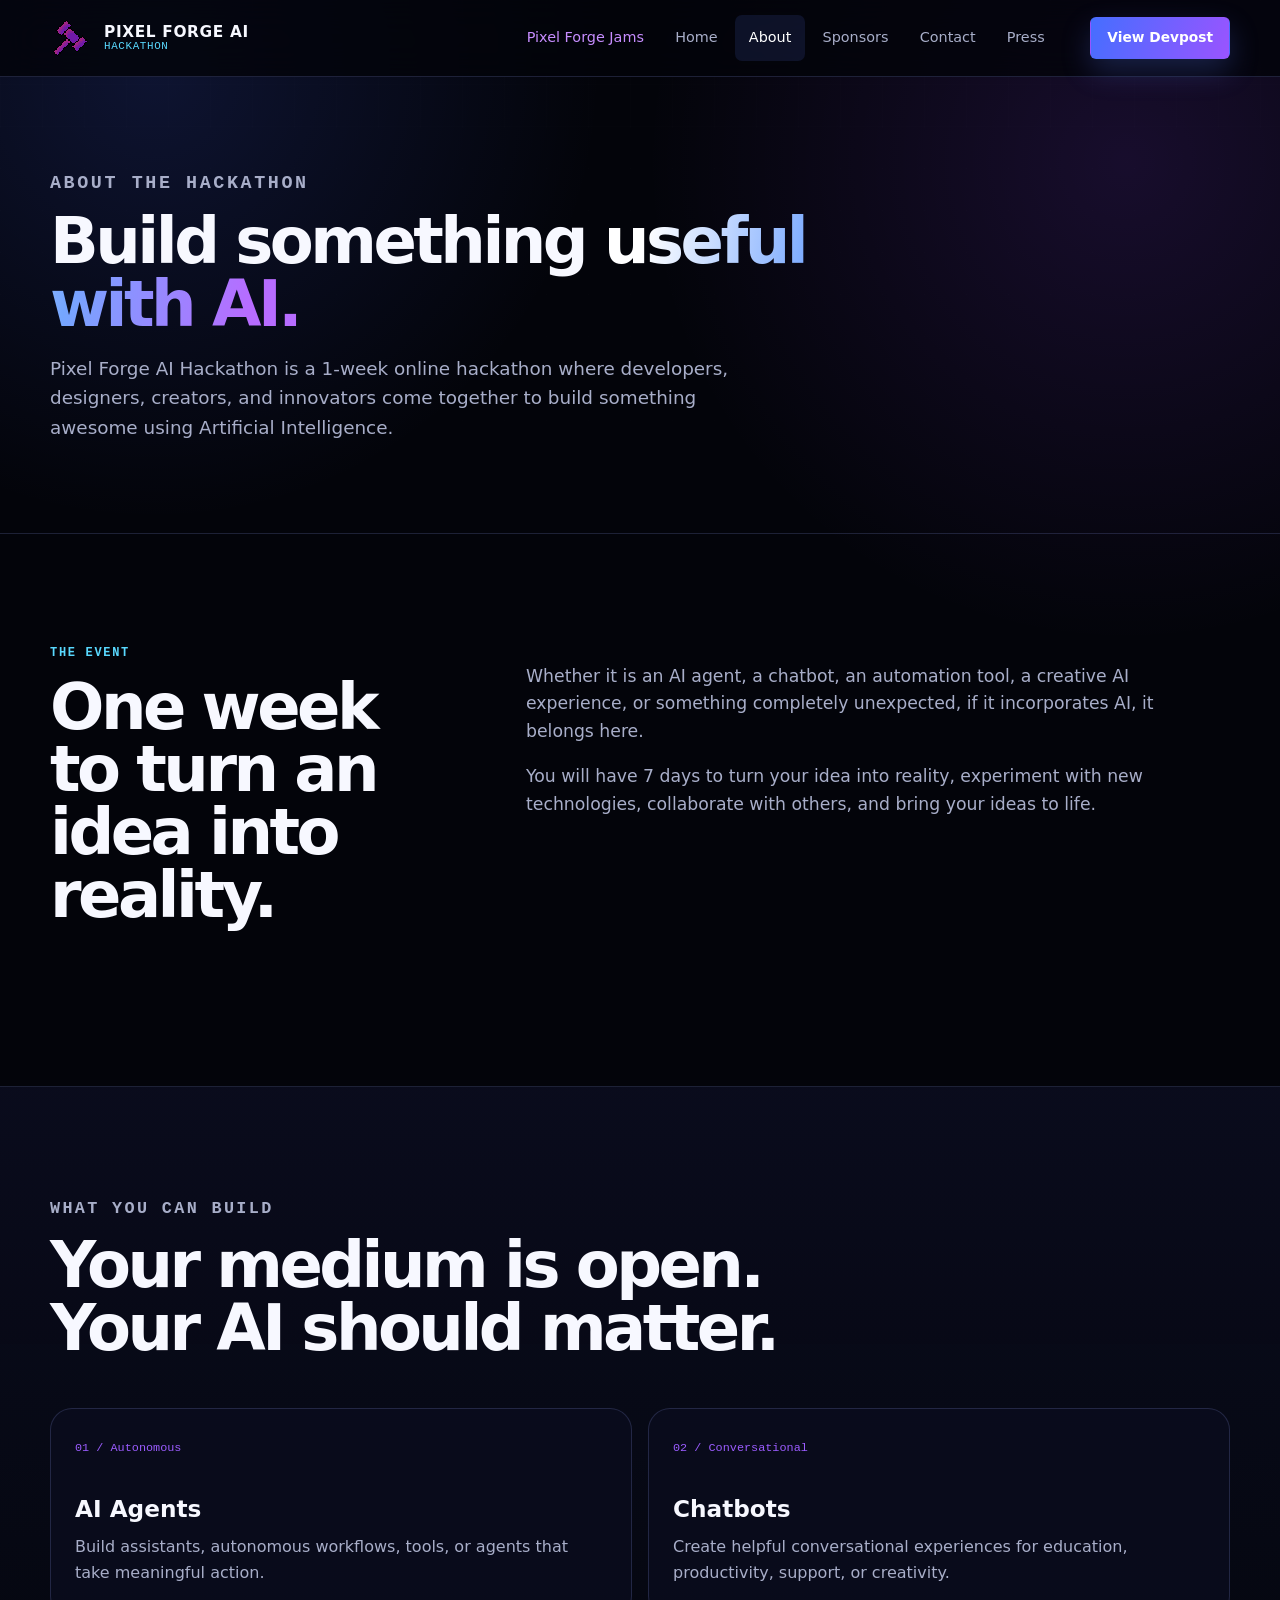
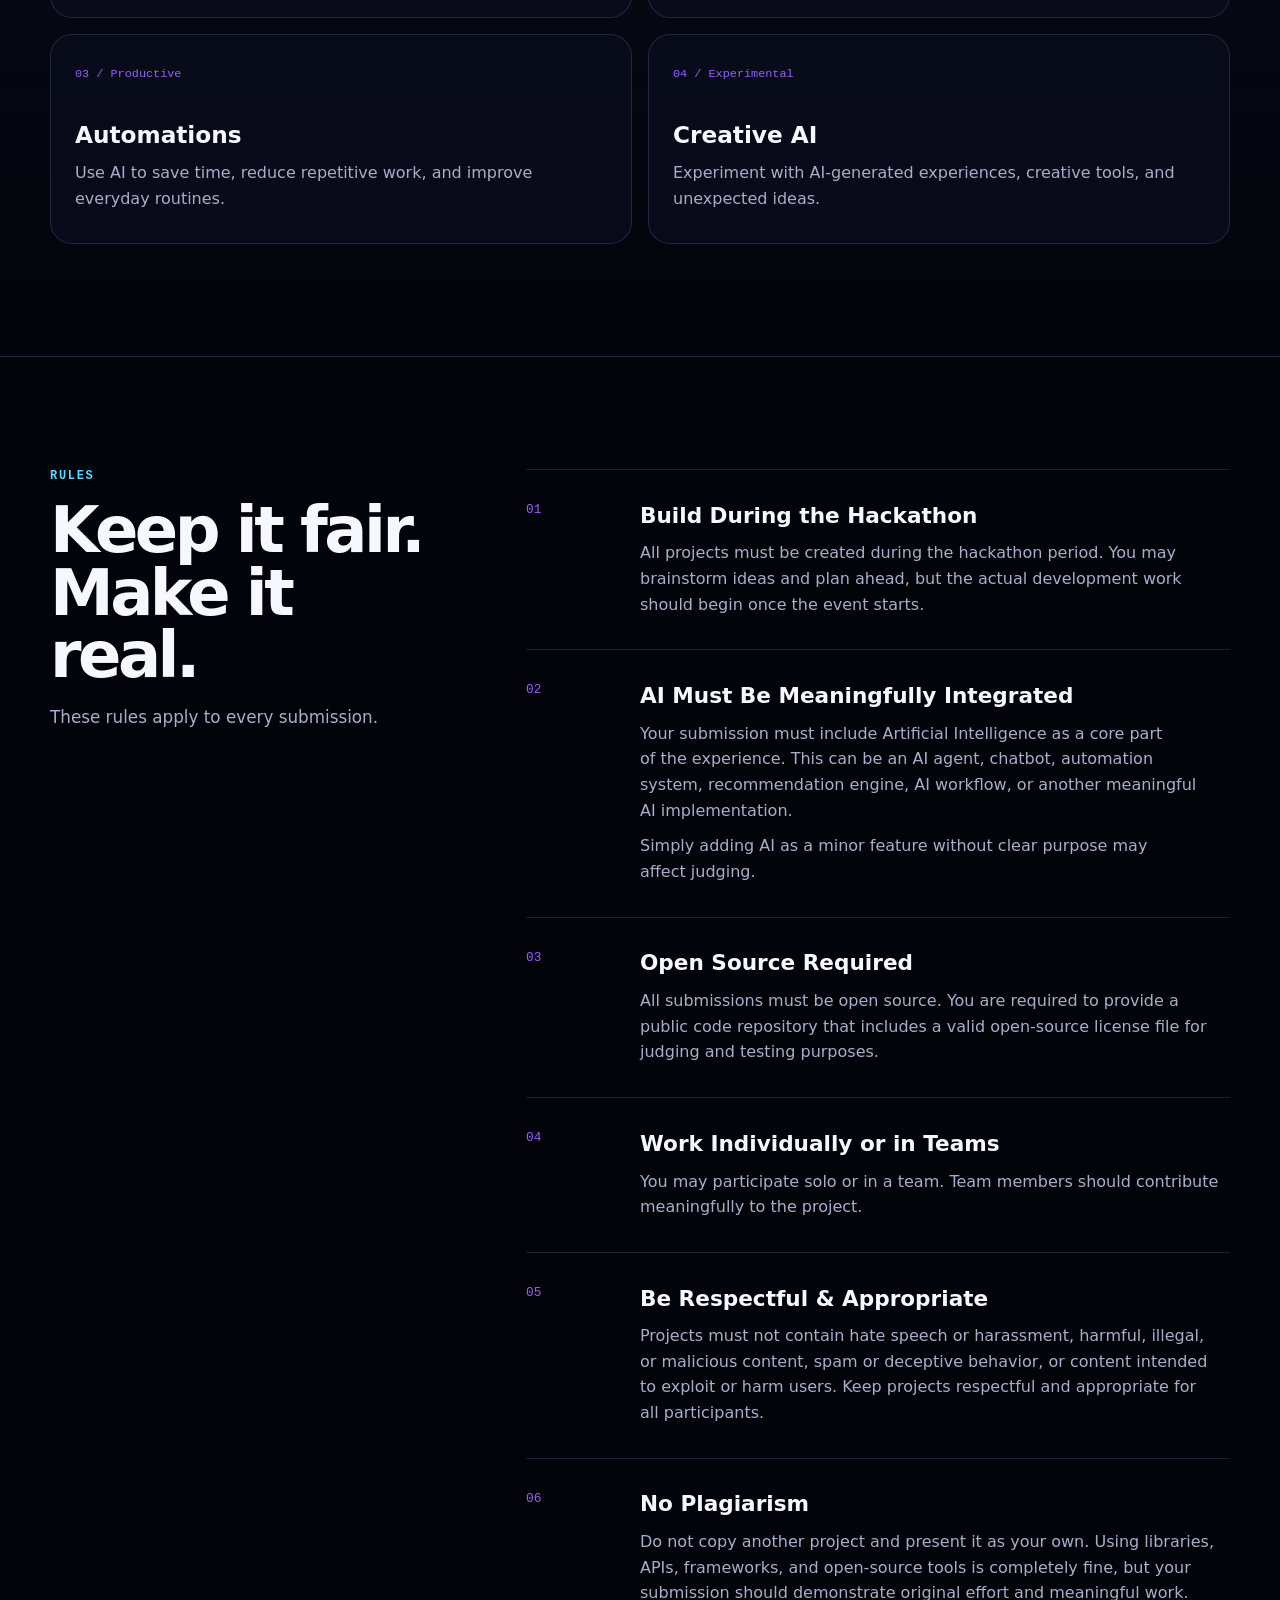
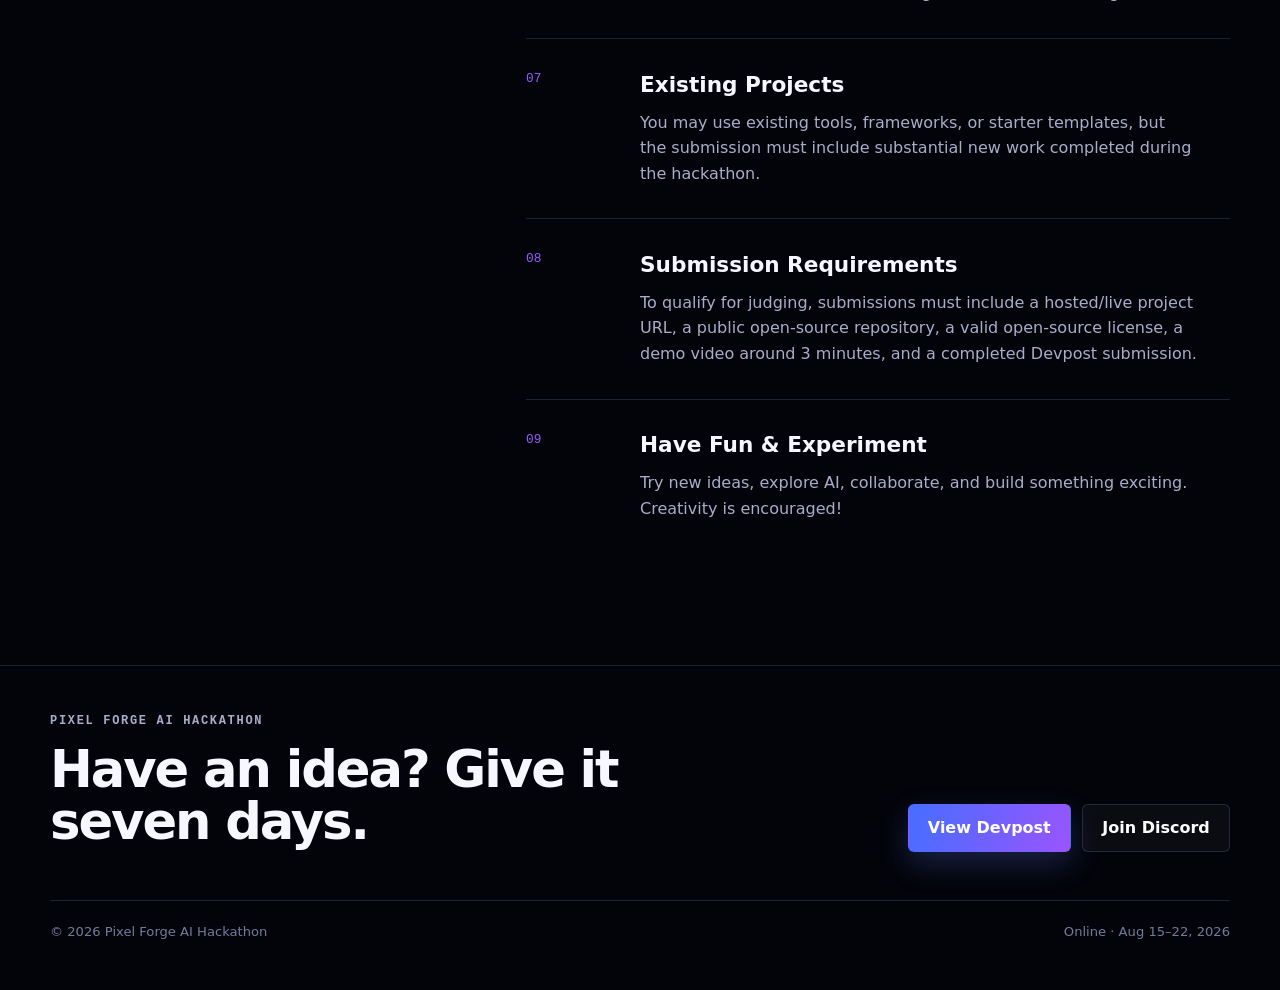
==== about/index.html @ 3090dc19 "Refine application features and UI behavior" ====
<!doctype html>
<html lang="en">
  <head>
    <meta charset="utf-8" />
    <meta name="viewport" content="width=device-width,initial-scale=1" />
    <meta
      name="description"
      content="About Pixel Forge AI Hackathon: what to build and event rules."
    />
    <link rel="icon" type="image/png" href="../images/New Piskel-2.png (13).png" />
    <link rel="stylesheet" href="../pixel-forge-ai.css" />
    <title>About · Pixel Forge AI Hackathon</title>
    <script>
      document.documentElement.classList.add("js");
    </script>
    <script
      async
      src="https://www.googletagmanager.com/gtag/js?id=G-RZ31SQ0S4J"
    ></script>
    <script>
      window.dataLayer = window.dataLayer || [];
      function gtag() {
        dataLayer.push(arguments);
      }
      gtag("js", new Date());
      gtag("config", "G-RZ31SQ0S4J");
    </script>
  </head>
  <body>
    <a class="skip-link" href="#main">Skip to content</a>
    <header class="site-header">
      <div class="container nav-shell">
        <a class="brand" href="../">
          <img src="../images/New Piskel-2.png (13).png" alt="" />
          <span class="brand-copy">
            <strong>Pixel Forge AI</strong>
            <span>Hackathon</span>
          </span>
        </a>
        <button
          class="menu-toggle"
          aria-expanded="false"
          aria-controls="main-nav"
        >
          Menu
        </button>
        <nav class="primary-nav" id="main-nav" aria-label="Primary navigation">
          <ul class="nav-menu">
            <li>
              <a class="jam-link" href="https://pixelforgejam.org/">
                Pixel Forge Jams
              </a>
            </li>
            <li><a href="../">Home</a></li>
            <li><a href="./" aria-current="page">About</a></li>
            <li><a href="../sponsors/">Sponsors</a></li>
            <li><a href="../contact/">Contact</a></li>
            <li><a href="../press/">Press</a></li>
            
            
          </ul>
        </nav>
        <a
          class="button primary small nav-cta"
          href="https://pixel-forge-ai-hackathon-08.devpost.com/"
          target="_blank"
          rel="noopener noreferrer"
        >
          View Devpost
        </a>
      </div>
    </header>
    <main id="main">
      <section class="page-intro">
        <div class="container reveal">
          <p class="eyebrow">About the hackathon</p>
          <h1>
            Build something
            <span class="gradient">useful with AI.</span>
          </h1>
          <p>
            Pixel Forge AI Hackathon is a 1-week online hackathon where
            developers, designers, creators, and innovators come together to
            build something awesome using Artificial Intelligence.
          </p>
        </div>
      </section>
      <section class="section">
        <div class="container split">
          <div class="sticky-label reveal">
            <p class="eyebrow">The event</p>
            <div class="section-heading">
              <h2>One week to turn an idea into reality.</h2>
            </div>
          </div>
          <div class="prose reveal">
            <p>
              Whether it is an AI agent, a chatbot, an automation tool, a
              creative AI experience, or something completely unexpected, if it
              incorporates AI, it belongs here.
            </p>
            <p>
              You will have 7 days to turn your idea into reality, experiment
              with new technologies, collaborate with others, and bring your
              ideas to life.
            </p>
          </div>
        </div>
      </section>
      <section class="section tint">
        <div class="container">
          <div class="section-heading reveal">
            <p class="eyebrow">What you can build</p>
            <h2>Your medium is open. Your AI should matter.</h2>
          </div>
          <div class="build-grid">
            <article class="build-card reveal">
              <span>01 / Autonomous</span>
              <h3>AI Agents</h3>
              <p>
                Build assistants, autonomous workflows, tools, or agents that
                take meaningful action.
              </p>
            </article>
            <article class="build-card reveal">
              <span>02 / Conversational</span>
              <h3>Chatbots</h3>
              <p>
                Create helpful conversational experiences for education,
                productivity, support, or creativity.
              </p>
            </article>
            <article class="build-card reveal">
              <span>03 / Productive</span>
              <h3>Automations</h3>
              <p>
                Use AI to save time, reduce repetitive work, and improve
                everyday routines.
              </p>
            </article>
            <article class="build-card reveal">
              <span>04 / Experimental</span>
              <h3>Creative AI</h3>
              <p>
                Experiment with AI-generated experiences, creative tools, and
                unexpected ideas.
              </p>
            </article>
          </div>
        </div>
      </section>
      <section class="section" id="rules">
        <div class="container split">
          <div class="sticky-label reveal">
            <p class="eyebrow">Rules</p>
            <div class="section-heading">
              <h2>Keep it fair. Make it real.</h2>
              <p>These rules apply to every submission.</p>
            </div>
          </div>
          <ol class="rule-list">
            <li class="reveal">
              <div>
                <h3>Build During the Hackathon</h3>
                <p>
                  All projects must be created during the hackathon period. You
                  may brainstorm ideas and plan ahead, but the actual
                  development work should begin once the event starts.
                </p>
              </div>
            </li>
            <li class="reveal">
              <div>
                <h3>AI Must Be Meaningfully Integrated</h3>
                <p>
                  Your submission must include Artificial Intelligence as a core
                  part of the experience. This can be an AI agent, chatbot,
                  automation system, recommendation engine, AI workflow, or
                  another meaningful AI implementation.
                </p>
                <p>
                  Simply adding AI as a minor feature without clear purpose may
                  affect judging.
                </p>
              </div>
            </li>
            <li class="reveal">
              <div>
                <h3>Open Source Required</h3>
                <p>
                  All submissions must be open source. You are required to
                  provide a public code repository that includes a valid
                  open-source license file for judging and testing purposes.
                </p>
              </div>
            </li>
            <li class="reveal">
              <div>
                <h3>Work Individually or in Teams</h3>
                <p>
                  You may participate solo or in a team. Team members should
                  contribute meaningfully to the project.
                </p>
              </div>
            </li>
            <li class="reveal">
              <div>
                <h3>Be Respectful &amp; Appropriate</h3>
                <p>
                  Projects must not contain hate speech or harassment, harmful,
                  illegal, or malicious content, spam or deceptive behavior, or
                  content intended to exploit or harm users. Keep projects
                  respectful and appropriate for all participants.
                </p>
              </div>
            </li>
            <li class="reveal">
              <div>
                <h3>No Plagiarism</h3>
                <p>
                  Do not copy another project and present it as your own. Using
                  libraries, APIs, frameworks, and open-source tools is
                  completely fine, but your submission should demonstrate
                  original effort and meaningful work.
                </p>
              </div>
            </li>
            <li class="reveal">
              <div>
                <h3>Existing Projects</h3>
                <p>
                  You may use existing tools, frameworks, or starter templates,
                  but the submission must include substantial new work completed
                  during the hackathon.
                </p>
              </div>
            </li>
            <li class="reveal">
              <div>
                <h3>Submission Requirements</h3>
                <p>
                  To qualify for judging, submissions must include a hosted/live
                  project URL, a public open-source repository, a valid
                  open-source license, a demo video around 3 minutes, and a
                  completed Devpost submission.
                </p>
              </div>
            </li>
            <li class="reveal">
              <div>
                <h3>Have Fun &amp; Experiment</h3>
                <p>
                  Try new ideas, explore AI, collaborate, and build something
                  exciting. Creativity is encouraged!
                </p>
              </div>
            </li>
          </ol>
        </div>
      </section>
    </main>
    <footer class="site-footer">
      <div class="container">
        <div class="footer-grid">
          <div>
            <p class="eyebrow">Pixel Forge AI Hackathon</p>
            <h2>Have an idea? Give it seven days.</h2>
          </div>
          <div class="footer-actions">
            <a
              class="button primary"
              href="https://pixel-forge-ai-hackathon-08.devpost.com/"
              target="_blank"
              rel="noopener noreferrer"
            >
              View Devpost
            </a>
            <a
              class="button ghost"
              href="https://discord.gg/mM8PpjGyM6"
              target="_blank"
              rel="noopener noreferrer"
            >
              Join Discord
            </a>
          </div>
        </div>
        <div class="footer-bottom">
          <span>© 2026 Pixel Forge AI Hackathon</span>
          <span>Online · Aug 15–22, 2026</span>
        </div>
      </div>
    </footer>
    <script src="../app.js"></script>
  </body>
</html>
---- pixel-forge-ai.css ----
:root {
  color-scheme: dark;
  --black: #03040a;
  --surface: #090b18;
  --surface-2: #0e1126;
  --text: #f7f8ff;
  --muted: #a8aec9;
  --blue: #5b7cff;
  --purple: #9b5cff;
  --cyan: #59d9ff;
  --line: rgba(152, 167, 255, 0.18);
  --container: min(1180px, calc(100% - 40px));
  --radius: 22px;
  --font:
    Inter, ui-sans-serif, system-ui, -apple-system, BlinkMacSystemFont,
    "Segoe UI", sans-serif;
  --mono: "SFMono-Regular", Consolas, "Liberation Mono", monospace;
}

* {
  box-sizing: border-box;
}
html {
  scroll-behavior: smooth;
  scrollbar-width: thin;
  scrollbar-color: #7657f6 #050611;
}

::-webkit-scrollbar {
  width: 12px;
}

::-webkit-scrollbar-track {
  background: #050611;
  border-left: 1px solid rgba(152, 167, 255, 0.1);
}

::-webkit-scrollbar-thumb {
  min-height: 54px;
  border: 3px solid #050611;
  border-radius: 8px;
  background: linear-gradient(180deg, var(--blue), var(--purple));
}

::-webkit-scrollbar-thumb:hover {
  background: linear-gradient(180deg, #6f8cff, #b16cff);
}
body {
  margin: 0;
  min-width: 320px;
  background: var(--black);
  color: var(--text);
  font-family: var(--font);
  line-height: 1.6;
  overflow-x: hidden;
}
body::before {
  content: "";
  position: fixed;
  inset: 0;
  z-index: -2;
  background:
    radial-gradient(
      circle at 12% 8%,
      rgba(71, 102, 255, 0.16),
      transparent 28rem
    ),
    radial-gradient(
      circle at 88% 18%,
      rgba(149, 69, 255, 0.14),
      transparent 30rem
    ),
    #03040a;
}
body::after {
  content: "";
  position: fixed;
  inset: 0;
  z-index: -1;
  opacity: 0.28;
  pointer-events: none;
  background-image:
    linear-gradient(rgba(255, 255, 255, 0.035) 1px, transparent 1px),
    linear-gradient(90deg, rgba(255, 255, 255, 0.035) 1px, transparent 1px);
  background-size: 42px 42px;
  mask-image: linear-gradient(to bottom, #000, transparent 85%);
}

a {
  color: inherit;
  text-decoration: none;
}
img {
  display: block;
  max-width: 100%;
  height: auto;
}
button {
  font: inherit;
}
.container {
  width: var(--container);
  margin-inline: auto;
}
.skip-link {
  position: fixed;
  left: 1rem;
  top: 1rem;
  z-index: 100;
  padding: 0.7rem 1rem;
  background: #fff;
  color: #000;
  transform: translateY(-150%);
}
.skip-link:focus {
  transform: translateY(0);
}

.site-header {
  position: sticky;
  top: 0;
  z-index: 50;
  background: rgba(3, 4, 10, 0.82);
  border-bottom: 1px solid var(--line);
  backdrop-filter: blur(18px);
}
.nav-shell {
  min-height: 76px;
  display: grid;
  grid-template-columns: auto 1fr auto;
  align-items: center;
  gap: 2rem;
}
.brand {
  display: flex;
  align-items: center;
  gap: 0.75rem;
}
.brand img {
  width: 42px;
  height: 42px;
  object-fit: contain;
  image-rendering: pixelated;
}
.brand-copy {
  display: grid;
  line-height: 1.08;
  text-transform: uppercase;
  letter-spacing: 0.04em;
}
.brand-copy strong {
  font-size: 0.96rem;
}
.brand-copy span {
  color: var(--cyan);
  font: 0.68rem var(--mono);
}
.primary-nav {
  justify-self: end;
}
.nav-menu {
  display: flex;
  align-items: center;
  list-style: none;
  gap: 0.25rem;
  padding: 0;
  margin: 0;
}
.nav-menu a {
  display: block;
  padding: 0.7rem 0.85rem;
  border-radius: 7px;
  color: var(--muted);
  font-size: 0.9rem;
  transition: 0.2s ease;
}
.nav-menu a:hover,
.nav-menu a[aria-current="page"] {
  color: #fff;
  background: rgba(91, 124, 255, 0.12);
}
.nav-menu .jam-link {
  color: #c78dff;
}
.menu-toggle {
  display: none;
  border: 1px solid var(--line);
  border-radius: 6px;
  padding: 0.6rem 0.9rem;
  background: transparent;
  color: #fff;
}

.button {
  display: inline-flex;
  justify-content: center;
  align-items: center;
  gap: 0.65rem;
  min-height: 48px;
  padding: 0.8rem 1.2rem;
  border: 1px solid transparent;
  border-radius: 6px;
  font-weight: 750;
  line-height: 1;
  transition:
    transform 0.2s ease,
    box-shadow 0.2s ease,
    background 0.2s ease;
}
.button:hover {
  transform: translateY(-2px);
}
.button.primary {
  color: #fff;
  background: linear-gradient(110deg, #456eff, #9a54ff);
  box-shadow: 0 12px 30px rgba(91, 124, 255, 0.24);
}
.button.secondary,
.button.ghost {
  border-color: var(--line);
  background: rgba(255, 255, 255, 0.035);
  color: #fff;
}
.button.small {
  min-height: 40px;
  padding-inline: 1rem;
  font-size: 0.86rem;
}

/* Paid placement: dimensions and responsive imagery remain unchanged. */
.sponsor-banner-section {
  position: relative;
  z-index: 10;
  width: 100%;
  overflow: hidden;
  border-bottom: 1px solid rgba(89, 217, 255, 0.18);
  background: #02030a;
}
.sponsor-banner-container {
  position: relative;
  width: 100%;
}
.sponsor-banner-label {
  position: absolute;
  right: 14px;
  bottom: 10px;
  z-index: 2;
  padding: 0.3rem 0.55rem;
  border-radius: 5px;
  background: rgba(2, 2, 10, 0.78);
  color: rgba(255, 255, 255, 0.8);
  font: 800 0.62rem/1 var(--mono);
  letter-spacing: 0.12em;
  text-transform: uppercase;
  backdrop-filter: blur(6px);
}
.sponsor-banner-link {
  display: block;
  width: 100%;
  height: 200px;
  overflow: hidden;
  background: #061044;
  transition: filter 0.18s ease;
}
.sponsor-banner-link:hover {
  filter: brightness(1.08) saturate(1.06);
}
.sponsor-banner-link:focus-visible {
  outline: 3px solid var(--cyan);
  outline-offset: -3px;
}
.sponsor-banner-link img {
  width: 100%;
  height: 100%;
  object-fit: cover;
  object-position: center;
}

.hero {
  position: relative;
  min-height: 660px;
  display: grid;
  align-items: center;
  overflow: hidden;
  border-bottom: 1px solid var(--line);
}
.hero::before {
  content: "";
  position: absolute;
  width: 640px;
  height: 640px;
  right: -140px;
  top: 0;
  border-radius: 50%;
  border: 1px solid rgba(89, 217, 255, 0.2);
  box-shadow:
    inset 0 0 110px rgba(85, 76, 255, 0.15),
    0 0 90px rgba(113, 65, 255, 0.12);
}
.hero::after {
  content: "";
  position: absolute;
  inset: 0;
  background: linear-gradient(
    90deg,
    #03040a 0%,
    rgba(3, 4, 10, 0.96) 38%,
    transparent 80%
  );
}
.hero-layout {
  position: relative;
  z-index: 2;
  display: grid;
  grid-template-columns: 1.25fr 0.75fr;
  gap: 5rem;
  align-items: end;
  padding-block: 7rem;
}
.kicker,
.eyebrow {
  margin: 0 0 1rem;
  color: var(--cyan);
  font: 750 0.75rem var(--mono);
  letter-spacing: 0.14em;
  text-transform: uppercase;
}
h1,
h2,
h3,
p {
  text-wrap: pretty;
}
h1 {
  max-width: 880px;
  margin: 0;
  font-size: clamp(3.25rem, 7vw, 7rem);
  line-height: 0.92;
  letter-spacing: -0.075em;
}
h1 .gradient,
.gradient {
  color: transparent;
  background: linear-gradient(100deg, #fff 10%, #75a6ff 48%, #b76cff 88%);
  background-clip: text;
}
.hero-lead {
  max-width: 680px;
  margin: 1.7rem 0 0;
  color: #c7cce0;
  font-size: clamp(1.05rem, 1.7vw, 1.25rem);
}
.hero-actions {
  display: flex;
  flex-wrap: wrap;
  gap: 0.8rem;
  margin-top: 2rem;
}
.hero-meta {
  display: grid;
  gap: 0.8rem;
  padding: 1.4rem;
  border: 1px solid var(--line);
  border-radius: var(--radius);
  background: rgba(9, 11, 24, 0.72);
  backdrop-filter: blur(16px);
}
.hero-meta div {
  display: flex;
  justify-content: space-between;
  gap: 1rem;
  padding-bottom: 0.75rem;
  border-bottom: 1px solid var(--line);
}
.hero-meta div:last-child {
  padding: 0;
  border: 0;
}
.hero-meta span {
  color: var(--muted);
  font-size: 0.88rem;
}
.hero-meta strong {
  text-align: right;
}

.section {
  padding: 7rem 0;
  border-bottom: 1px solid var(--line);
}
.section.tint {
  background: linear-gradient(
    180deg,
    rgba(15, 18, 42, 0.58),
    rgba(5, 6, 14, 0.32)
  );
}
.section-heading {
  max-width: 740px;
  margin-bottom: 3rem;
}
.section-heading.center {
  margin-inline: auto;
  text-align: center;
}
.section-heading h2,
.page-intro h1 {
  margin: 0;
  font-size: clamp(2.5rem, 5vw, 5rem);
  line-height: 0.98;
  letter-spacing: -0.055em;
}
.section-heading p {
  color: var(--muted);
  font-size: 1.05rem;
}
.section-index {
  display: grid;
  grid-template-columns: repeat(3, 1fr);
  border-top: 1px solid var(--line);
}
.index-item {
  position: relative;
  min-height: 330px;
  padding: 2rem;
  border-right: 1px solid var(--line);
  overflow: hidden;
}
.index-item:last-child {
  border-right: 0;
}
.index-number {
  display: block;
  color: #6f7a9c;
  font: 0.76rem var(--mono);
  letter-spacing: 0.12em;
}
.index-item h3 {
  margin: 6.5rem 0 0.7rem;
  font-size: clamp(2.2rem, 4vw, 4.2rem);
  line-height: 1;
  letter-spacing: -0.055em;
}
.index-item p {
  max-width: 310px;
  margin: 0;
  color: var(--muted);
}
.index-item::after {
  content: "";
  position: absolute;
  width: 180px;
  height: 180px;
  right: -90px;
  top: -90px;
  border-radius: 50%;
  background: var(--accent, var(--blue));
  opacity: 0.13;
  filter: blur(18px);
}
.index-item:nth-child(2) {
  --accent: var(--purple);
}
.index-item:nth-child(3) {
  --accent: var(--cyan);
}

.prize-grid {
  display: grid;
  grid-template-columns: repeat(12, 1fr);
  gap: 1rem;
}
.prize-card {
  grid-column: span 4;
  min-height: 370px;
  padding: 1.6rem;
  border: 1px solid var(--line);
  border-radius: var(--radius);
  background: linear-gradient(
    150deg,
    rgba(18, 22, 49, 0.92),
    rgba(7, 8, 19, 0.96)
  );
}
.prize-card:first-child {
  grid-column: span 8;
  background:
    radial-gradient(circle at 100% 0, rgba(154, 84, 255, 0.2), transparent 55%),
    linear-gradient(150deg, rgba(18, 22, 49, 0.96), rgba(7, 8, 19, 0.96));
}
.prize-card:last-child {
  grid-column: span 8;
}
.prize-card .tier-label {
  margin: 0;
  color: var(--cyan);
  font: 0.73rem var(--mono);
  letter-spacing: 0.12em;
  text-transform: uppercase;
}
.prize-card h3 {
  margin: 0.6rem 0 1.2rem;
  font-size: 1.7rem;
}
.prize-card ul {
  margin: 0;
  padding-left: 1.1rem;
  color: var(--muted);
}
.prize-card li + li {
  margin-top: 0.55rem;
}
.notice {
  margin-top: 1.5rem;
  padding: 1rem 1.2rem;
  border-left: 3px solid var(--purple);
  background: rgba(155, 92, 255, 0.08);
  color: #d8dcf0;
}

/* Home: high-impact editorial hero */
.hero-v2 {
  min-height: 790px;
  isolation: isolate;
  background: linear-gradient(
    115deg,
    rgba(5, 7, 17, 0.98) 0 58%,
    rgba(20, 12, 48, 0.88) 58% 100%
  );
}

.hero-v2::before,
.hero-v2::after {
  content: none;
}

.hero-beam {
  position: absolute;
  z-index: -1;
  width: 45vw;
  height: 140%;
  right: 5%;
  top: -20%;
  transform: skewX(-18deg);
  background: linear-gradient(
    180deg,
    transparent,
    rgba(91, 124, 255, 0.11) 33%,
    rgba(155, 92, 255, 0.2) 58%,
    transparent
  );
  border-inline: 1px solid rgba(125, 119, 255, 0.2);
}

.hero-pixels {
  position: absolute;
  z-index: -1;
  inset: 0;
  opacity: 0.32;
  background-image:
    linear-gradient(
      90deg,
      transparent 49.85%,
      rgba(89, 217, 255, 0.16) 50%,
      transparent 50.15%
    ),
    linear-gradient(
      transparent 49.85%,
      rgba(155, 92, 255, 0.14) 50%,
      transparent 50.15%
    );
  background-size: 150px 150px;
  mask-image: linear-gradient(90deg, transparent 30%, #000 72%);
}

.hero-stage {
  display: grid;
  grid-template-columns: minmax(0, 1.4fr) minmax(300px, 0.6fr);
  grid-template-areas: "content visual" "stats stats";
  gap: 3rem 5rem;
  align-items: center;
  padding-block: 5.5rem 2.4rem;
}

.hero-content {
  grid-area: content;
  position: relative;
}

.event-line {
  display: flex;
  justify-content: space-between;
  max-width: 650px;
  margin-bottom: 2.5rem;
  padding-bottom: 0.7rem;
  border-bottom: 1px solid var(--line);
  color: #7d86a8;
  font: 0.68rem var(--mono);
  letter-spacing: 0.15em;
  text-transform: uppercase;
}

.hero-v2 h1 {
  max-width: 900px;
  font-size: clamp(4rem, 7vw, 7.6rem);
  line-height: 0.84;
  letter-spacing: -0.08em;
}

.hero-outline {
  color: transparent;
  -webkit-text-stroke: 1.5px rgba(238, 241, 255, 0.75);
}

.hero-ai {
  white-space: nowrap;
}

.hero-dot {
  display: inline-block;
  width: 0.16em;
  height: 0.16em;
  margin-left: 0.055em;
  border-radius: 50%;
  background: #ad5cff;
  transform: translateY(-0.025em);
}

.hero-v2 .hero-lead {
  max-width: 710px;
}

.hero-v2 .button.primary {
  position: relative;
  min-width: 170px;
  background: linear-gradient(110deg, #476dff, #9c53ff);
  box-shadow: 7px 7px 0 rgba(102, 66, 220, 0.22);
}

.hero-v2 .button.primary:hover {
  transform: translate(-2px, -2px);
  box-shadow: 10px 10px 0 rgba(102, 66, 220, 0.25);
}

.hero-stats {
  grid-area: stats;
  display: grid;
  grid-template-columns: repeat(4, 1fr);
  border-top: 1px solid var(--line);
  border-bottom: 1px solid var(--line);
}

.hero-stats div {
  display: grid;
  gap: 0.35rem;
  padding: 1.1rem 1.3rem;
  border-right: 1px solid var(--line);
}

.hero-stats div:first-child {
  padding-left: 0;
}

.hero-stats div:last-child {
  border-right: 0;
}

.hero-stats span {
  color: #737d9f;
  font: 0.64rem var(--mono);
  letter-spacing: 0.1em;
  text-transform: uppercase;
}

.hero-stats strong {
  font-size: 1rem;
}

/* Home: directional Build / Learn / Win journey */
.journey-section {
  position: relative;
  overflow: hidden;
  background:
    linear-gradient(rgba(2, 3, 10, 0.18), rgba(2, 3, 10, 0.42)),
    url("press/assets/pixel-forge-ai-forge-background.png") center / cover;
}

.journey-wall {
  position: absolute;
  inset: 0;
  z-index: 1;
  display: flex;
  flex-direction: column;
  gap: 0;
  padding: 0;
  pointer-events: none;
  overflow: hidden;
  background: transparent;
}

.journey-brick-row {
  position: relative;
  display: flex;
  flex: 1;
  width: 104.2%;
  margin-left: -2.1%;
  gap: 0;
  opacity: 1;
  transform: translate3d(0, 0, 0);
}

.journey-brick-row:nth-child(even) {
  margin-left: 0;
}

.journey-brick-row.collapsing {
  opacity: 0;
  transform: translate3d(var(--row-fall-x), var(--row-fall-y), 0) rotate(var(--row-rotation));
  transition:
    transform var(--row-duration) cubic-bezier(0.28, 0.64, 0.35, 1) var(--row-delay),
    opacity 220ms ease var(--row-opacity-delay);
  will-change: transform, opacity;
}

.journey-brick {
  position: relative;
  flex: 1;
  min-width: 0;
  border: 0;
  background:
    linear-gradient(145deg, rgba(18, 23, 48, 0.98), rgba(5, 7, 17, 0.99) 70%),
    #050711;
  box-shadow:
    inset 0 0 0 1px rgba(91, 124, 255, 0.13),
    inset 0 1px rgba(255, 255, 255, 0.025),
    inset 0 -10px 22px rgba(0, 0, 0, 0.22);
  transform: translate3d(0, 0, 0);
  opacity: 1;
  contain: layout paint;
}

.journey-brick.falling {
  z-index: 2;
  box-shadow: none;
  opacity: 0;
  transform: translate3d(var(--fall-x), var(--fall-y), 0) rotate(var(--rotation));
  transition:
    transform var(--fall-duration) cubic-bezier(0.24, 0.68, 0.3, 1) var(--fall-delay),
    opacity 240ms ease calc(var(--fall-delay) + var(--fade-delay));
  will-change: transform, opacity;
}
.journey-heading {
  display: flex;
  justify-content: space-between;
  align-items: end;
  gap: 2rem;
  margin-bottom: 4rem;
}
.journey-heading h2 {
  margin: 0;
  font-size: clamp(3rem, 6vw, 6rem);
  line-height: 0.9;
  letter-spacing: -0.065em;
}
.journey-heading p:last-child {
  max-width: 220px;
  color: var(--muted);
  text-align: right;
}
.journey-track {
  position: relative;
  display: grid;
  gap: 1rem;
}

.journey-section .container {
  position: relative;
  z-index: 2;
}

.hammer-cursor {
  position: fixed;
  top: 0;
  left: 0;
  z-index: 90;
  display: none;
  width: 62px;
  height: 62px;
  pointer-events: none;
  background: url("images/New Piskel-2.png (13).png") center / contain no-repeat;
  image-rendering: pixelated;
  filter:
    drop-shadow(0 0 8px rgba(155, 92, 255, 0.75))
    drop-shadow(0 4px 10px rgba(0, 0, 0, 0.6));
  opacity: 0;
  transform: translate(-46%, -24%) rotate(-18deg) scale(0.92);
  transition: opacity 120ms ease, transform 120ms ease;
  will-change: transform;
}

.hammer-cursor.visible {
  opacity: 1;
  transform: translate(-46%, -24%) rotate(-18deg) scale(1);
}

.hammer-cursor.striking {
  transform: translate(-46%, -24%) rotate(24deg) scale(0.94);
}

.break-effect {
  position: absolute;
  z-index: 4;
  width: 1px;
  height: 1px;
  pointer-events: none;
  transition: opacity 380ms ease, transform 520ms ease;
}

.break-hole {
  position: absolute;
  left: calc(var(--hole-width) / -2);
  top: calc(var(--hole-height) / -2);
  width: var(--hole-width);
  height: var(--hole-height);
  opacity: 0;
  clip-path: var(--hole-shape);
  background:
    radial-gradient(circle at 48% 46%, rgba(89, 217, 255, 0.3), transparent 24%),
    radial-gradient(circle at 62% 58%, rgba(155, 92, 255, 0.48), transparent 44%),
    #010208;
  box-shadow:
    0 0 0 1px rgba(89, 217, 255, 0.42),
    inset 0 0 26px rgba(1, 2, 8, 0.95),
    0 0 30px rgba(91, 124, 255, 0.34);
  animation: break-hole-open 220ms cubic-bezier(0.2, 0.9, 0.25, 1) forwards;
}

.break-ring {
  position: absolute;
  left: -28px;
  top: -28px;
  width: 56px;
  height: 56px;
  border: 2px solid rgba(89, 217, 255, 0.8);
  border-radius: 50%;
  box-shadow: 0 0 22px rgba(155, 92, 255, 0.72);
  animation: break-ring 520ms ease-out forwards;
}

.crack-line {
  position: absolute;
  left: 0;
  top: 0;
  width: var(--length);
  height: 1px;
  background: linear-gradient(90deg, #f4f6ff, var(--cyan) 38%, transparent);
  box-shadow: 0 0 5px rgba(89, 217, 255, 0.8);
  transform: rotate(var(--angle)) scaleX(0);
  transform-origin: left center;
  animation: crack-spread 230ms cubic-bezier(0.15, 0.8, 0.2, 1) var(--delay) forwards;
}

.crack-line::after {
  content: "";
  position: absolute;
  left: var(--branch-origin);
  top: 0;
  width: 38%;
  height: 1px;
  background: inherit;
  transform: rotate(var(--branch-angle));
  transform-origin: left;
}

.break-shard {
  position: absolute;
  left: var(--left);
  top: var(--top);
  width: var(--size);
  height: calc(var(--size) * 0.78);
  border: 1px solid rgba(121, 154, 255, 0.7);
  clip-path: var(--shape);
  background:
    linear-gradient(145deg, rgba(91, 124, 255, 0.72), rgba(155, 92, 255, 0.5) 42%, #080a18 72%);
  box-shadow: 0 0 12px rgba(91, 124, 255, 0.38);
  transform: translate(-50%, -50%) scale(0.2);
  opacity: 0;
  animation: shard-fall var(--duration) cubic-bezier(0.18, 0.65, 0.35, 1) var(--delay) forwards;
}

.break-particle {
  position: absolute;
  left: 0;
  top: 0;
  width: var(--size);
  height: var(--size);
  background: var(--particle-color);
  box-shadow: 0 0 7px currentColor;
  animation: break-particle 700ms ease-out var(--delay) forwards;
}

@keyframes break-hole-open {
  from {
    opacity: 0;
    transform: scale(0.08) rotate(-8deg);
  }
  to {
    opacity: 1;
    transform: scale(1) rotate(0deg);
  }
}

@keyframes break-ring {
  from {
    opacity: 1;
    transform: scale(0.15);
  }
  to {
    opacity: 0;
    transform: scale(3.4);
  }
}

@keyframes crack-spread {
  to {
    transform: rotate(var(--angle)) scaleX(1);
  }
}

@keyframes shard-fall {
  0% {
    opacity: 0;
    transform: translate(-50%, -50%) scale(0.2) rotate(0deg);
  }
  12% {
    opacity: 1;
  }
  42% {
    opacity: 1;
    transform: translate(calc(-50% + var(--burst-x)), calc(-50% + var(--burst-y))) scale(1) rotate(calc(var(--rotation) * 0.35));
  }
  100% {
    opacity: 0;
    transform: translate(calc(-50% + var(--fall-x)), calc(-50% + var(--fall-y))) scale(0.82) rotate(var(--rotation));
  }
}

@keyframes break-particle {
  0% {
    opacity: 1;
    transform: translate(-50%, -50%) scale(1);
  }
  100% {
    opacity: 0;
    transform: translate(var(--travel-x), var(--travel-y)) scale(0.15) rotate(180deg);
  }
}

.journey-section.wall-revealed .journey-wall {
  opacity: 0;
}

.journey-section.wall-revealed .break-effect {
  opacity: 0;
  transform: scale(1.08);
}

.wall-collapse-shard {
  position: absolute;
  z-index: 6;
  left: var(--panel-left);
  top: var(--panel-top);
  width: calc(var(--panel-width) + 2px);
  height: calc(var(--panel-height) + 2px);
  pointer-events: none;
  border: 1px solid rgba(104, 126, 220, 0.22);
  clip-path: var(--panel-shape);
  background:
    radial-gradient(circle at 80% 30%, rgba(112, 58, 225, 0.18), transparent 75%),
    linear-gradient(115deg, #03040a 0 48%, #070816 100%);
  box-shadow:
    0 0 18px rgba(91, 124, 255, 0.22),
    inset 0 0 24px rgba(0, 0, 0, 0.5);
  transform-origin: center;
  animation: wall-collapse var(--collapse-duration) cubic-bezier(0.2, 0.68, 0.26, 1) var(--collapse-delay) forwards;
}

.wall-collapse-flash {
  position: absolute;
  inset: 0;
  z-index: 5;
  pointer-events: none;
  background: radial-gradient(circle at 50% 45%, rgba(89, 217, 255, 0.3), rgba(155, 92, 255, 0.12) 35%, transparent 70%);
  animation: wall-flash 700ms ease-out forwards;
}

@keyframes wall-collapse {
  0% {
    opacity: 1;
    transform: translate(0, 0) rotate(0deg) scale(1);
  }
  18% {
    opacity: 1;
    transform: translate(var(--burst-x), var(--burst-y)) rotate(var(--tilt)) scale(0.98);
  }
  100% {
    opacity: 0;
    transform: translate(var(--fall-x), var(--fall-y)) rotate(var(--rotation)) scale(0.72);
  }
}

@keyframes wall-flash {
  from {
    opacity: 1;
  }
  to {
    opacity: 0;
  }
}

@media (hover: hover) and (pointer: fine) {
  .journey-section.hammer-enabled,
  .journey-section.hammer-enabled * {
    cursor: none !important;
  }

  .hammer-cursor {
    display: block;
  }
}

.journey-step {
  --step-color: var(--blue);
  position: relative;
  z-index: 1;
  display: grid;
  grid-template-columns: 90px minmax(180px, 0.55fr) minmax(260px, 1fr) 70px;
  align-items: center;
  width: 82%;
  min-height: 160px;
  padding: 1.5rem 2rem;
  border: 1px solid color-mix(in srgb, var(--step-color) 42%, transparent);
  background: linear-gradient(
    100deg,
    color-mix(in srgb, var(--step-color) 13%, #070913),
    #070913 54%
  );
  clip-path: polygon(
    0 0,
    calc(100% - 32px) 0,
    100% 32px,
    100% 100%,
    32px 100%,
    0 calc(100% - 32px)
  );
}
.journey-step.learn {
  --step-color: var(--purple);
  margin-left: 9%;
}
.journey-step.win {
  --step-color: var(--cyan);
  margin-left: 18%;
}
.journey-number {
  color: var(--step-color);
  font: 0.75rem var(--mono);
}
.journey-step h3 {
  margin: 0;
  font-size: clamp(2.4rem, 5vw, 5rem);
  line-height: 1;
  letter-spacing: -0.06em;
  text-transform: uppercase;
}
.journey-step p {
  max-width: 500px;
  margin: 0;
  color: var(--muted);
}
.journey-arrow {
  justify-self: end;
  color: var(--step-color);
  font-size: 2.2rem;
}

@media (min-width: 1001px) {
  .journey-section {
    height: calc(100svh - 76px);
    padding: clamp(1.15rem, 3vh, 2.25rem) 0;
    display: grid;
    align-items: center;
  }

  .journey-heading {
    margin-bottom: clamp(1rem, 2.5vh, 1.75rem);
  }

  .journey-heading h2 {
    font-size: clamp(2.8rem, 4.8vw, 5rem);
  }

  .journey-track {
    gap: calc(clamp(0.85rem, 1.8vh, 1.2rem) + 10px);
  }

  .journey-step {
    min-height: clamp(96px, 13.5vh, 128px);
    padding: 1rem 1.5rem;
  }

  .journey-step h3 {
    font-size: clamp(2.35rem, 4vw, 4rem);
  }
}

/* Home: editorial prize arena */
.prizes-section {
  position: relative;
  overflow: hidden;
  background: linear-gradient(180deg, #050611, #03040a);
}
.prizes-section::before {
  content: "PRIZE / VAULT";
  position: absolute;
  right: -1rem;
  top: 9rem;
  color: rgba(255, 255, 255, 0.025);
  font-size: clamp(5rem, 13vw, 13rem);
  font-weight: 900;
  letter-spacing: -0.08em;
  transform: rotate(90deg) translateX(100%);
  transform-origin: top right;
}
.prize-intro {
  display: flex;
  justify-content: space-between;
  align-items: end;
  gap: 3rem;
  margin-bottom: 5rem;
}
.prize-intro h2 {
  margin: 0;
  font-size: clamp(3rem, 6vw, 6rem);
  line-height: 0.88;
  letter-spacing: -0.065em;
}
.prize-intro > p {
  max-width: 420px;
  margin: 0;
  color: var(--muted);
}
.prize-arena {
  display: grid;
  gap: 1.4rem;
}
.prize-champion {
  position: relative;
  display: grid;
  grid-template-columns: 0.45fr 1fr;
  min-height: 470px;
  border: 1px solid rgba(163, 102, 255, 0.48);
  background:
    radial-gradient(
      circle at 16% 40%,
      rgba(142, 79, 255, 0.28),
      transparent 28rem
    ),
    linear-gradient(125deg, #11132d, #080912);
  clip-path: polygon(0 0, calc(100% - 45px) 0, 100% 45px, 100% 100%, 0 100%);
}
.placement-mark {
  position: relative;
  display: grid;
  align-content: center;
  padding: 2.5rem;
  border-right: 1px solid var(--line);
}
.placement-mark span {
  color: transparent;
  -webkit-text-stroke: 1px rgba(204, 183, 255, 0.7);
  font-size: clamp(7rem, 17vw, 15rem);
  font-weight: 900;
  line-height: 0.7;
  letter-spacing: -0.1em;
}
.placement-mark small {
  margin-top: 2rem;
  color: var(--cyan);
  font: 0.7rem var(--mono);
  letter-spacing: 0.18em;
  text-transform: uppercase;
}
.prize-copy {
  display: grid;
  align-content: center;
  padding: clamp(2rem, 5vw, 4.5rem);
}
.prize-copy h3,
.judges-award h3,
.everyone-award h3 {
  margin: 0.35rem 0 1.4rem;
  font-size: clamp(2rem, 4vw, 4rem);
  line-height: 1;
  letter-spacing: -0.05em;
}
.tier-label {
  margin: 0;
  color: var(--cyan);
  font: 0.7rem var(--mono);
  letter-spacing: 0.13em;
  text-transform: uppercase;
}
.prize-arena ul {
  margin: 0;
  padding-left: 1.1rem;
  color: var(--muted);
}
.prize-arena li + li {
  margin-top: 0.55rem;
}
.podium-runner {
  display: flex;
  align-items: flex-start;
  gap: 1.4rem;
}
.prize-runner {
  display: grid;
  grid-template-columns: 0.42fr 1fr;
  width: 58%;
  min-height: 350px;
  border: 1px solid var(--line);
  background: #0a0c1a;
}
.prize-runner .placement-mark span {
  font-size: clamp(5rem, 10vw, 9rem);
}
.prize-runner .prize-copy {
  padding: 2.3rem;
}
.prize-runner.third {
  width: 42%;
  margin-top: 70px;
  border-color: rgba(89, 217, 255, 0.24);
}
.judges-award {
  display: grid;
  grid-template-columns: 0.7fr 1.3fr;
  align-items: center;
  min-height: 230px;
  margin-top: 1rem;
  padding: 2.5rem;
  border-block: 1px solid rgba(155, 92, 255, 0.42);
  background: linear-gradient(90deg, rgba(155, 92, 255, 0.14), transparent 70%);
}
.award-glyph {
  float: left;
  margin-right: 1.4rem;
  color: transparent;
  -webkit-text-stroke: 1px rgba(155, 92, 255, 0.65);
  font-size: 5rem;
  font-weight: 900;
  line-height: 1;
}
.everyone-award {
  display: grid;
  grid-template-columns: 0.75fr 1.25fr;
  gap: 2rem;
  align-items: center;
  padding: 3rem;
  border: 1px solid rgba(89, 217, 255, 0.34);
  background: linear-gradient(
    115deg,
    rgba(22, 82, 117, 0.19),
    rgba(10, 12, 27, 0.86)
  );
  clip-path: polygon(
    24px 0,
    100% 0,
    100% calc(100% - 24px),
    calc(100% - 24px) 100%,
    0 100%,
    0 24px
  );
}
.everyone-title {
  display: flex;
  align-items: center;
  gap: 1.5rem;
}
.everyone-title > span {
  color: var(--cyan);
  font-size: 7rem;
  font-weight: 200;
  line-height: 1;
}

.page-intro {
  padding: 6rem 0 4.5rem;
  border-bottom: 1px solid var(--line);
}
.page-intro p {
  max-width: 720px;
  color: var(--muted);
  font-size: 1.15rem;
}
.split {
  display: grid;
  grid-template-columns: 0.72fr 1.28fr;
  gap: 5rem;
  align-items: start;
}
.sticky-label {
  position: sticky;
  top: 120px;
}
.prose {
  color: var(--muted);
  font-size: 1.08rem;
}
.build-grid {
  display: grid;
  grid-template-columns: repeat(2, 1fr);
  gap: 1rem;
}
.build-card {
  min-height: 210px;
  padding: 1.5rem;
  border: 1px solid var(--line);
  border-radius: var(--radius);
  background: rgba(11, 14, 31, 0.76);
}
.build-card span {
  color: var(--purple);
  font: 0.74rem var(--mono);
}
.build-card h3 {
  margin: 2rem 0 0.4rem;
  font-size: 1.45rem;
}
.build-card p {
  margin: 0;
  color: var(--muted);
}
.challenge {
  padding: clamp(2rem, 5vw, 4rem);
  border: 1px solid rgba(91, 124, 255, 0.35);
  border-radius: 30px;
  background:
    radial-gradient(
      circle at 100% 0,
      rgba(155, 92, 255, 0.19),
      transparent 44%
    ),
    #0a0d1d;
}
.challenge h2 {
  max-width: 820px;
  margin: 0.5rem 0 1.5rem;
  font-size: clamp(2rem, 4vw, 4rem);
  line-height: 1;
  letter-spacing: -0.045em;
}
.challenge p {
  max-width: 850px;
  color: var(--muted);
}
.rule-list {
  list-style: none;
  padding: 0;
  margin: 0;
  counter-reset: rules;
}
.rule-list li {
  counter-increment: rules;
  display: grid;
  grid-template-columns: 90px 1fr;
  gap: 1.5rem;
  padding: 2rem 0;
  border-top: 1px solid var(--line);
}
.rule-list li::before {
  content: counter(rules, decimal-leading-zero);
  color: var(--purple);
  font: 0.8rem var(--mono);
}
.rule-list h3 {
  margin: -0.2rem 0 0.45rem;
  font-size: 1.35rem;
}
.rule-list p {
  max-width: 790px;
  margin: 0;
  color: var(--muted);
}
.rule-list p + p {
  margin-top: 0.65rem;
}

.sponsor-stage {
  display: grid;
  gap: 1rem;
}
.tier {
  position: relative;
  padding: 2rem;
  border: 1px solid var(--line);
  border-radius: 30px;
  background: rgba(8, 10, 22, 0.86);
  overflow: hidden;
}
.tier::before {
  content: attr(data-tier);
  position: absolute;
  right: 1rem;
  top: -0.45rem;
  color: rgba(255, 255, 255, 0.025);
  font-size: clamp(4rem, 10vw, 9rem);
  font-weight: 900;
  line-height: 1;
  text-transform: uppercase;
}
.tier-head {
  position: relative;
  display: flex;
  justify-content: space-between;
  gap: 1rem;
  align-items: center;
  margin-bottom: 2rem;
}
.tier-head h2 {
  margin: 0;
  font-size: 1.55rem;
}
.tier-head span {
  color: var(--muted);
  font: 0.7rem var(--mono);
  text-transform: uppercase;
  letter-spacing: 0.12em;
}
.logo-grid {
  position: relative;
  display: grid;
  gap: 1rem;
  align-items: stretch;
}
.logo-grid.gold {
  grid-template-columns: repeat(2, 1fr);
}
.logo-grid.silver {
  grid-template-columns: repeat(3, 1fr);
}
.logo-grid.bronze,
.logo-grid.partner {
  grid-template-columns: minmax(200px, 360px);
  justify-content: center;
}
.sponsor-card {
  display: grid;
  place-items: center;
  padding: 1.7rem;
  border: 1px solid rgba(255, 255, 255, 0.08);
  border-radius: 20px;
  background: linear-gradient(
    145deg,
    rgba(255, 255, 255, 0.055),
    rgba(255, 255, 255, 0.015)
  );
  transition:
    transform 0.2s ease,
    border-color 0.2s ease,
    background 0.2s ease;
}
.sponsor-card:hover {
  transform: translateY(-4px);
  border-color: rgba(89, 217, 255, 0.42);
  background: rgba(91, 124, 255, 0.08);
}
.sponsor-card.light-logo {
  background: #f4f6fb;
}
.sponsor-card.light-logo:hover {
  background: #fff;
}
.gold .sponsor-card {
  min-height: 235px;
}
.gold .sponsor-card.xyz-featured {
  grid-column: 1 / -1;
  min-height: 280px;
}
.gold .sponsor-card img {
  width: min(100%, 400px);
  max-height: 150px;
  object-fit: contain;
}
.gold .xyz-featured img {
  width: min(100%, 550px);
  max-height: 190px;
}
.silver .sponsor-card {
  min-height: 190px;
}
.silver .sponsor-card img {
  width: min(100%, 290px);
  max-height: 115px;
  object-fit: contain;
}
.bronze .sponsor-card {
  min-height: 155px;
}
.bronze .sponsor-card img {
  width: min(100%, 200px);
  max-height: 85px;
  object-fit: contain;
}
.partner .sponsor-card {
  min-height: 125px;
}
.partner .sponsor-card img {
  width: min(100%, 180px);
  max-height: 65px;
  object-fit: contain;
}
.sponsor-cta {
  display: flex;
  justify-content: space-between;
  align-items: center;
  gap: 2rem;
  margin-top: 2rem;
  padding: 2rem;
  border: 1px solid var(--line);
  border-radius: var(--radius);
  background: linear-gradient(
    120deg,
    rgba(91, 124, 255, 0.11),
    rgba(155, 92, 255, 0.1)
  );
}
.sponsor-cta h2 {
  margin: 0;
}
.sponsor-cta p {
  margin: 0.3rem 0 0;
  color: var(--muted);
}
.cta-actions {
  display: flex;
  flex-wrap: wrap;
  gap: 0.7rem;
}

.contact-grid {
  display: grid;
  grid-template-columns: 0.9fr 1.1fr;
  gap: 1rem;
}
.contact-card,
.faq-item {
  border: 1px solid var(--line);
  border-radius: var(--radius);
  background: rgba(10, 12, 27, 0.82);
}
.contact-card {
  padding: 2rem;
}
.contact-card h2 {
  margin: 0 0 0.7rem;
  font-size: 1.6rem;
}
.contact-card p {
  color: var(--muted);
}
.contact-links {
  display: grid;
  gap: 0.8rem;
  margin-top: 2rem;
}
.contact-link {
  display: flex;
  justify-content: space-between;
  align-items: center;
  gap: 1rem;
  padding: 1rem 0;
  border-top: 1px solid var(--line);
}
.contact-link span {
  color: var(--muted);
  font-size: 0.85rem;
}
.faq-list {
  display: grid;
  gap: 0.8rem;
}
.faq-item {
  overflow: hidden;
}
.faq-item summary {
  cursor: pointer;
  padding: 1.25rem 1.4rem;
  font-weight: 750;
  list-style: none;
}
.faq-item summary::-webkit-details-marker {
  display: none;
}
.faq-item summary::after {
  content: "+";
  float: right;
  color: var(--purple);
}
.faq-item[open] summary::after {
  content: "–";
}
.faq-item div {
  padding: 0 1.4rem 1.3rem;
  color: var(--muted);
}
.faq-item p {
  margin: 0;
}
.faq-item a {
  display: inline-block;
  margin-top: 0.6rem;
  color: var(--cyan);
}

.site-footer {
  padding: 3rem 0;
}
.footer-grid {
  display: flex;
  justify-content: space-between;
  align-items: end;
  gap: 2rem;
}
.footer-grid h2 {
  max-width: 600px;
  margin: 0.3rem 0;
  font-size: clamp(1.8rem, 4vw, 3.4rem);
  line-height: 1;
  letter-spacing: -0.04em;
}
.footer-grid p {
  color: var(--muted);
}
.footer-actions {
  display: flex;
  flex-wrap: wrap;
  gap: 0.7rem;
}
.footer-bottom {
  display: flex;
  justify-content: space-between;
  margin-top: 3rem;
  padding-top: 1.25rem;
  border-top: 1px solid var(--line);
  color: #737b9b;
  font-size: 0.82rem;
}

.reveal {
  opacity: 1;
  transform: none;
}

.js .reveal {
  opacity: 0;
  transform: translateY(22px);
  transition:
    opacity 0.62s ease,
    transform 0.62s cubic-bezier(0.22, 1, 0.36, 1);
}

.js .reveal.visible {
  opacity: 1;
  transform: none;
}

.js .journey-step:nth-child(2),
.js .build-card:nth-child(2) {
  transition-delay: 0.07s;
}

.js .journey-step:nth-child(3),
.js .build-card:nth-child(3) {
  transition-delay: 0.14s;
}

.js .build-card:nth-child(4) {
  transition-delay: 0.21s;
}

.js .faq-item.reveal {
  opacity: 1;
  transform: none;
  transition: none;
}
@media (prefers-reduced-motion: reduce) {
  html {
    scroll-behavior: auto;
  }
  .reveal,
  .js .reveal {
    opacity: 1;
    transform: none;
    transition: none;
  }
}

@media (max-width: 1000px) {
  .nav-shell {
    grid-template-columns: auto auto;
  }
  .primary-nav {
    grid-column: 1 / -1;
    justify-self: stretch;
    display: none;
    padding-bottom: 1rem;
  }
  .primary-nav.open {
    display: block;
  }
  .nav-menu {
    align-items: stretch;
    flex-direction: column;
  }
  .menu-toggle {
    display: block;
    justify-self: end;
  }
  .nav-cta {
    display: none;
  }
  .hero-layout,
  .split,
  .contact-grid {
    grid-template-columns: 1fr;
    gap: 2.5rem;
  }
  .hero {
    min-height: auto;
  }
  .hero-layout {
    padding-block: 5rem;
  }
  .hero-meta {
    max-width: 520px;
  }
  .sticky-label {
    position: static;
  }
  .prize-card,
  .prize-card:first-child,
  .prize-card:last-child {
    grid-column: span 6;
  }
  .logo-grid.silver {
    grid-template-columns: repeat(2, 1fr);
  }
  .hero-stage {
    grid-template-columns: 1fr;
    grid-template-areas: "content" "stats";
  }
  .journey-step {
    width: 90%;
    grid-template-columns: 65px minmax(150px, 0.5fr) 1fr 48px;
  }
  .journey-step.learn {
    margin-left: 5%;
  }
  .journey-step.win {
    margin-left: 10%;
  }
  .prize-champion {
    grid-template-columns: 0.55fr 1fr;
  }
  .podium-runner {
    flex-direction: column;
  }
  .prize-runner,
  .prize-runner.third {
    width: 100%;
    margin-top: 0;
  }
}

@media (max-width: 700px) {
  :root {
    --container: min(100% - 28px, 1180px);
  }
  .sponsor-banner-link {
    height: 115px;
  }
  .sponsor-banner-label {
    right: 7px;
    bottom: 7px;
    font-size: 0.52rem;
  }
  .hero-layout {
    padding-block: 4rem;
  }
  h1 {
    font-size: clamp(3rem, 15vw, 5rem);
  }
  .section {
    padding: 5rem 0;
  }
  .section-index {
    grid-template-columns: 1fr;
  }
  .index-item {
    min-height: 245px;
    border-right: 0;
    border-bottom: 1px solid var(--line);
  }
  .index-item:last-child {
    border-bottom: 0;
  }
  .index-item h3 {
    margin-top: 4rem;
  }
  .prize-grid {
    display: grid;
    grid-template-columns: 1fr;
  }
  .prize-card,
  .prize-card:first-child,
  .prize-card:last-child {
    grid-column: auto;
    min-height: auto;
  }
  .build-grid,
  .logo-grid.gold,
  .logo-grid.silver {
    grid-template-columns: 1fr;
  }
  .gold .sponsor-card.xyz-featured {
    grid-column: auto;
  }
  .rule-list li {
    grid-template-columns: 48px 1fr;
  }
  .tier {
    padding: 1.25rem;
  }
  .tier-head,
  .sponsor-cta,
  .footer-grid {
    align-items: flex-start;
    flex-direction: column;
  }
  .footer-bottom {
    flex-direction: column;
    gap: 0.4rem;
  }
  .hero-v2 {
    min-height: auto;
    background: linear-gradient(150deg, #050711 0 72%, #150d33);
  }
  .hero-stage {
    padding-block: 3.5rem 1.3rem;
    gap: 2.5rem;
  }
  .event-line {
    margin-bottom: 1.8rem;
  }
  .hero-v2 h1 {
    font-size: clamp(3.35rem, 17vw, 5.2rem);
    line-height: 0.86;
  }
  .hero-outline {
    -webkit-text-stroke-width: 1px;
  }
  .hero-stats {
    grid-template-columns: repeat(2, 1fr);
  }
  .hero-stats div {
    padding: 1rem;
    border-bottom: 1px solid var(--line);
  }
  .hero-stats div:nth-child(2) {
    border-right: 0;
  }
  .hero-stats div:nth-child(3),
  .hero-stats div:nth-child(4) {
    border-bottom: 0;
  }
  .hero-stats div:first-child {
    padding-left: 1rem;
  }
  .journey-heading,
  .prize-intro {
    display: block;
    margin-bottom: 2.5rem;
  }
  .journey-heading p:last-child,
  .prize-intro > p {
    margin-top: 1.2rem;
    text-align: left;
  }
  .journey-step,
  .journey-step.learn,
  .journey-step.win {
    width: 100%;
    min-height: 260px;
    margin-left: 0;
    padding: 1.6rem;
    grid-template-columns: 44px 1fr;
    grid-template-areas: "number title" ". copy" ". arrow";
    align-items: start;
  }
  .journey-number {
    grid-area: number;
    padding-top: 0.65rem;
  }
  .journey-step h3 {
    grid-area: title;
    font-size: 3.4rem;
  }
  .journey-step p {
    grid-area: copy;
  }
  .journey-arrow {
    grid-area: arrow;
    justify-self: start;
  }
  .prize-champion,
  .prize-runner,
  .judges-award,
  .everyone-award {
    grid-template-columns: 1fr;
  }
  .prize-champion {
    clip-path: polygon(0 0, calc(100% - 26px) 0, 100% 26px, 100% 100%, 0 100%);
  }
  .placement-mark {
    min-height: 200px;
    padding: 1.6rem;
    border-right: 0;
    border-bottom: 1px solid var(--line);
  }
  .placement-mark span {
    font-size: 8rem;
  }
  .placement-mark small {
    margin-top: 1rem;
  }
  .prize-copy,
  .prize-runner .prize-copy {
    padding: 1.6rem;
  }
  .judges-award,
  .everyone-award {
    padding: 1.6rem;
  }
  .award-glyph {
    font-size: 4rem;
  }
  .everyone-title > span {
    font-size: 4rem;
  }
}
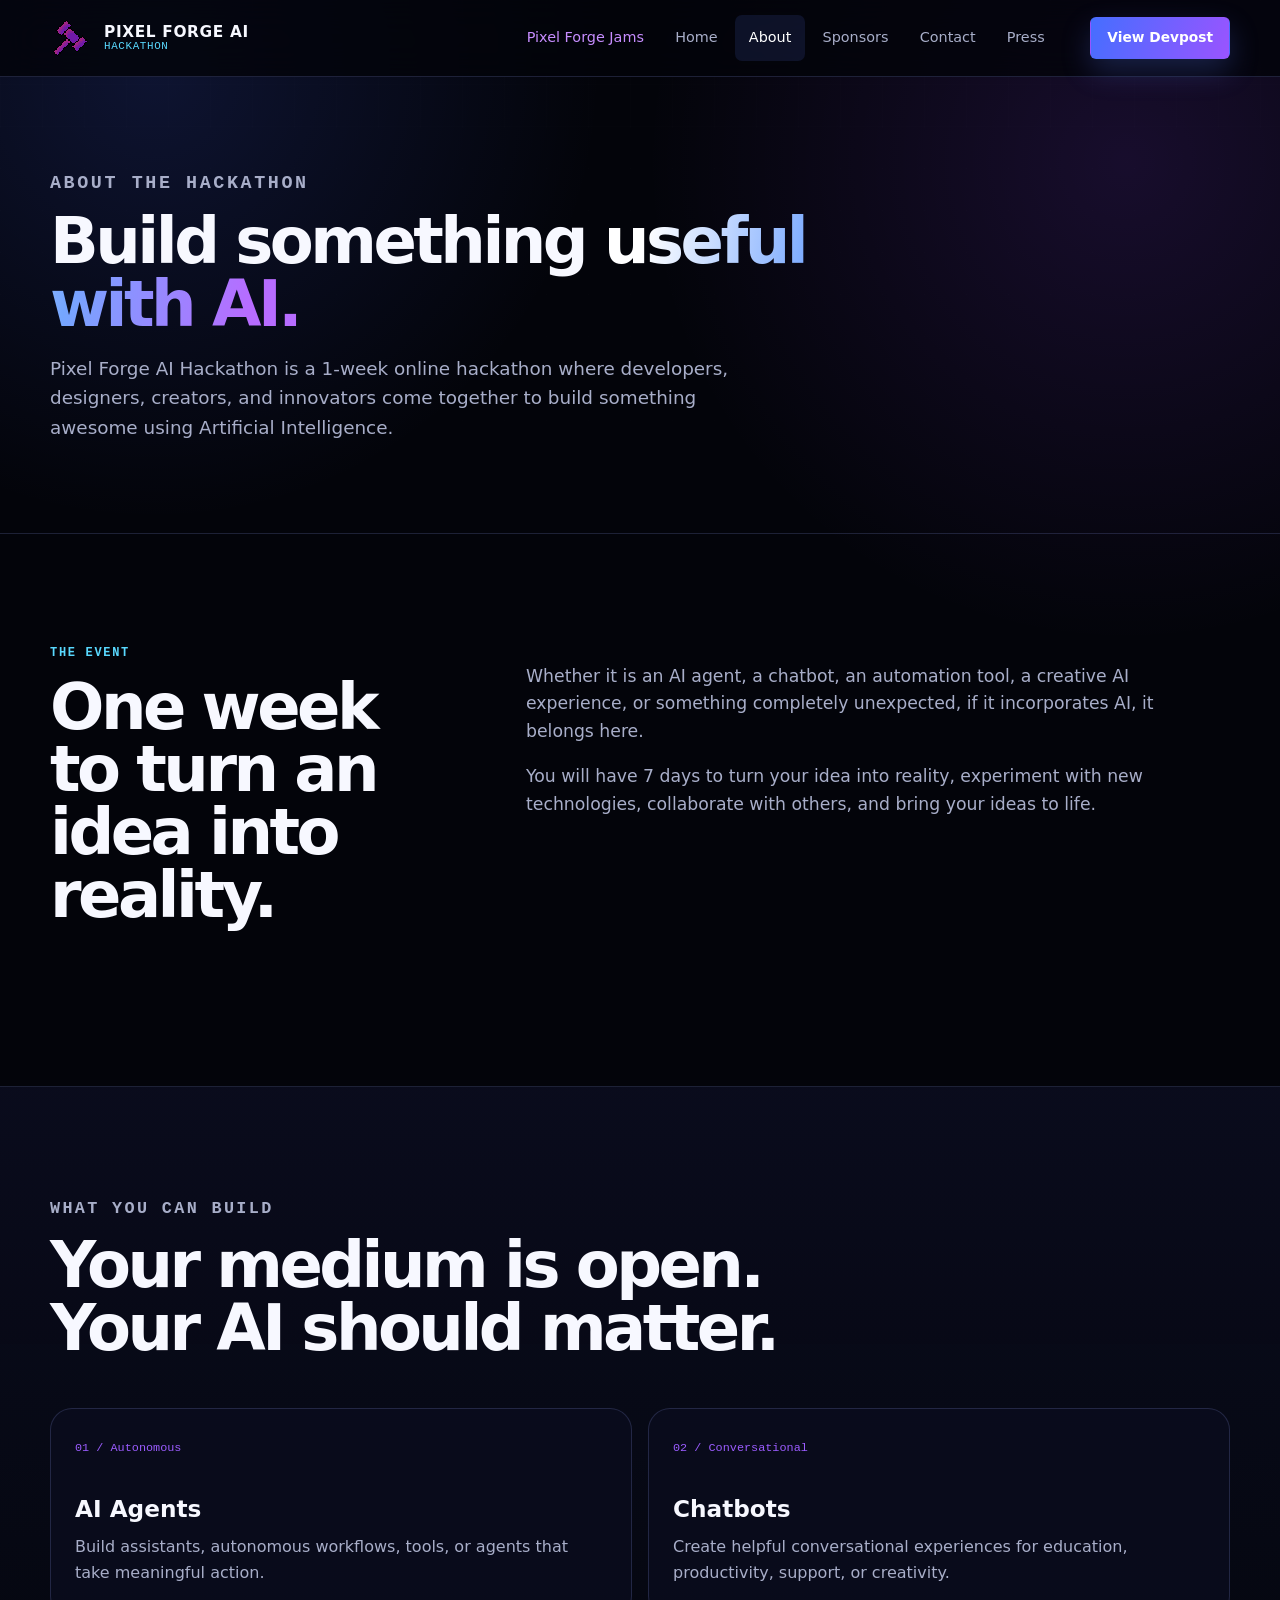
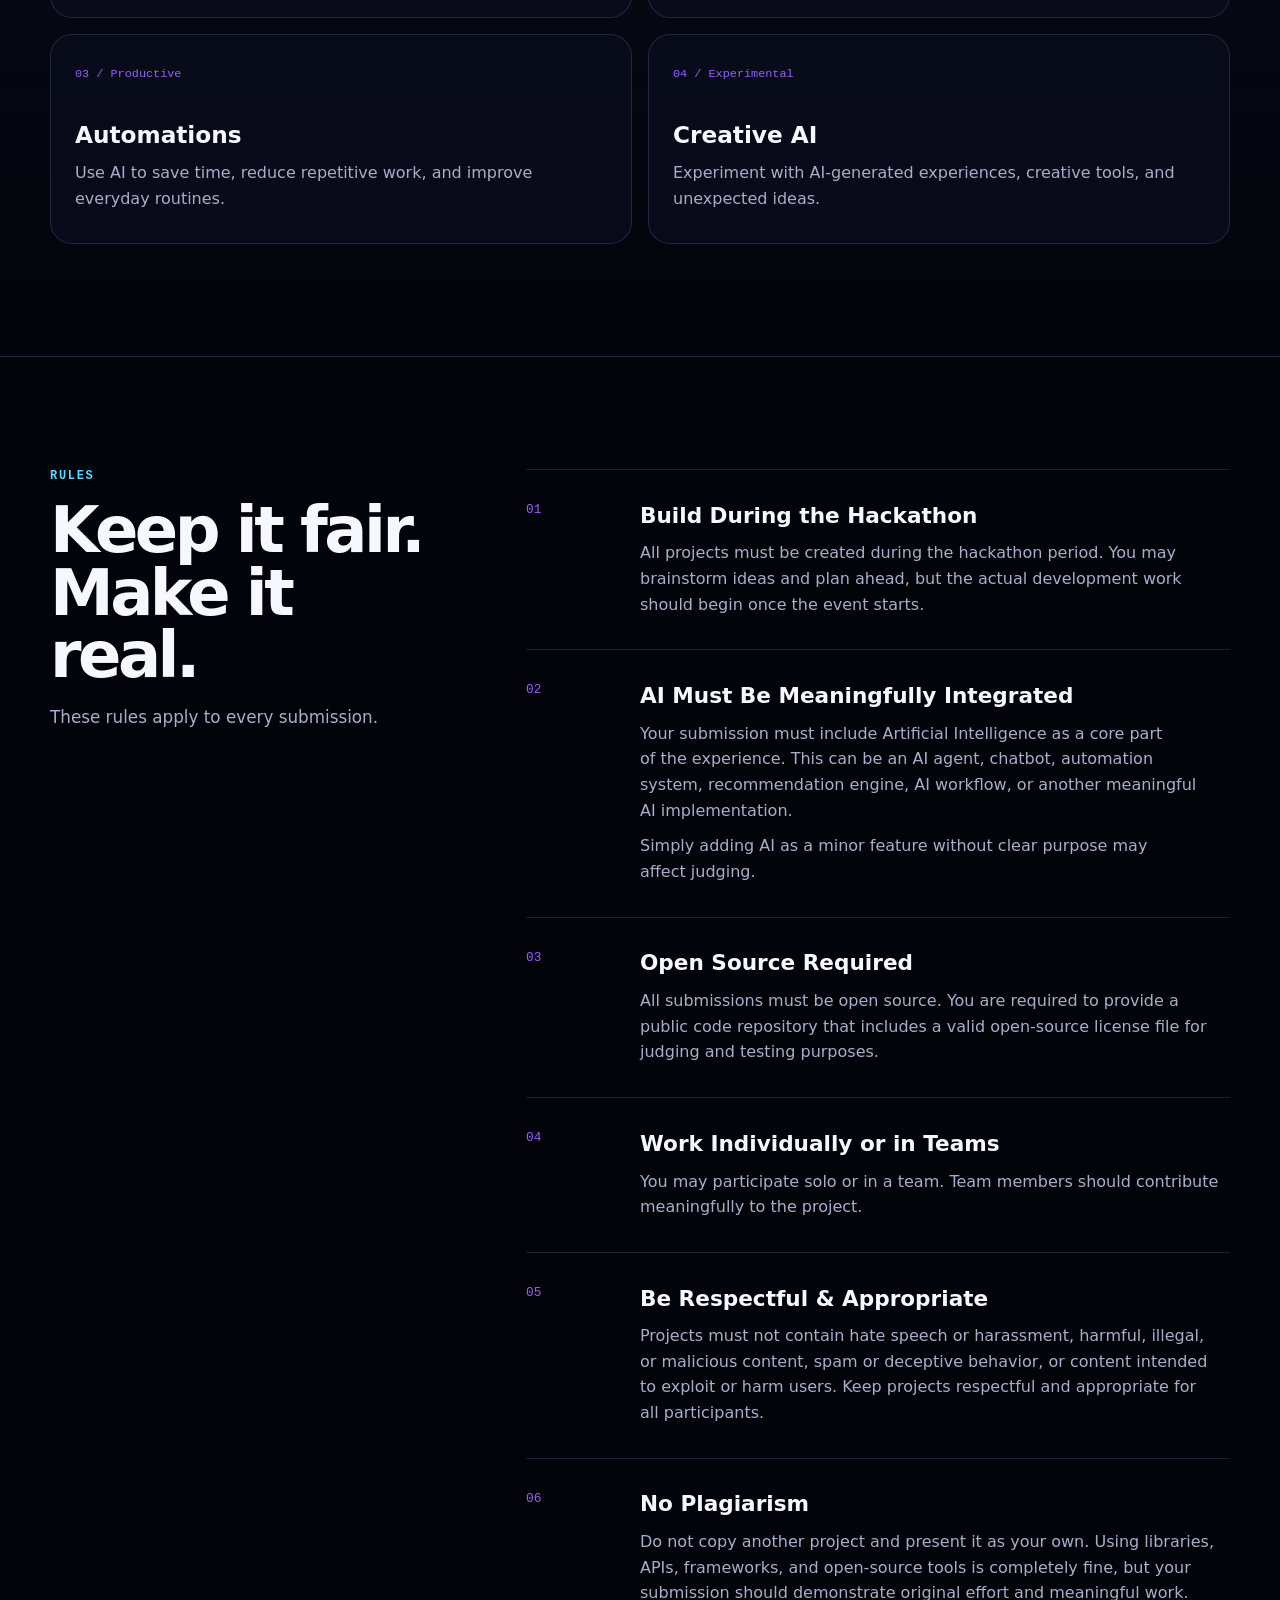
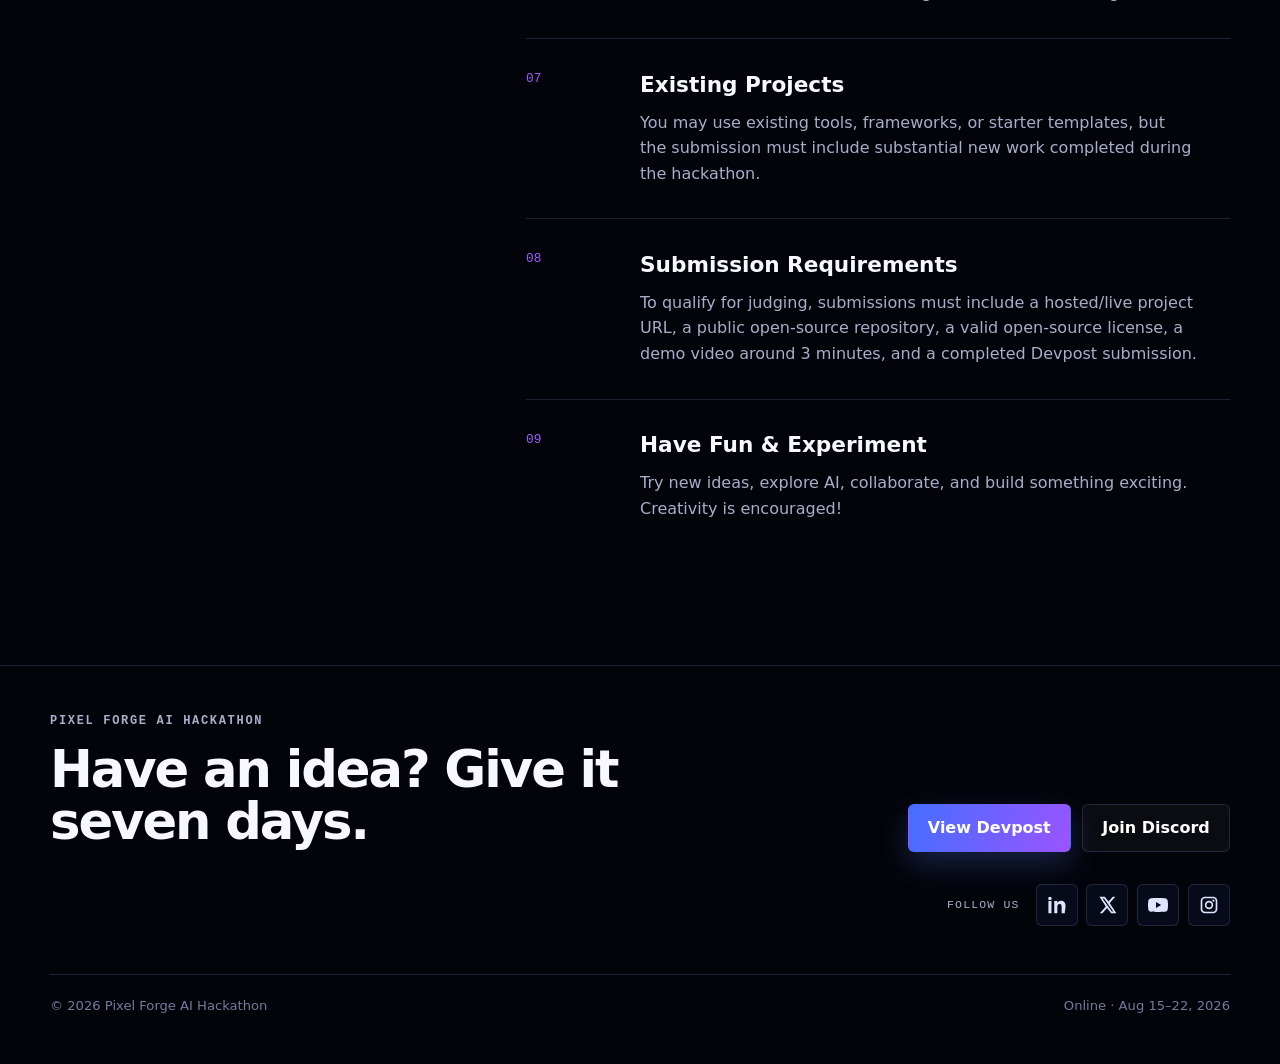
==== commit 10a65b4b: "Add social media links to site footers" ====
--- a/about/index.html
+++ b/about/index.html
@@ -285,6 +285,47 @@
             </a>
           </div>
         </div>
+        <div class="footer-social">
+          <span>Follow Us</span>
+          <div class="social-links">
+            <a
+              class="social-link"
+              href="https://www.linkedin.com/in/pixel-forge-game-jams-8003a640b/"
+              aria-label="LinkedIn"
+              target="_blank"
+              rel="noopener noreferrer"
+            >
+              <svg aria-hidden="true"><use href="../images/social-icons.svg#linkedin"></use></svg>
+            </a>
+            <a
+              class="social-link"
+              href="https://x.com/PixelForgeJam"
+              aria-label="X"
+              target="_blank"
+              rel="noopener noreferrer"
+            >
+              <svg aria-hidden="true"><use href="../images/social-icons.svg#x"></use></svg>
+            </a>
+            <a
+              class="social-link"
+              href="https://www.youtube.com/channel/UCz1PcBlSNnIXZSPCmad5ZeQ/"
+              aria-label="YouTube"
+              target="_blank"
+              rel="noopener noreferrer"
+            >
+              <svg aria-hidden="true"><use href="../images/social-icons.svg#youtube"></use></svg>
+            </a>
+            <a
+              class="social-link"
+              href="https://www.instagram.com/pixelforgecommunity/"
+              aria-label="Instagram"
+              target="_blank"
+              rel="noopener noreferrer"
+            >
+              <svg aria-hidden="true"><use href="../images/social-icons.svg#instagram"></use></svg>
+            </a>
+          </div>
+        </div>
         <div class="footer-bottom">
           <span>© 2026 Pixel Forge AI Hackathon</span>
           <span>Online · Aug 15–22, 2026</span>
--- a/pixel-forge-ai.css
+++ b/pixel-forge-ai.css
@@ -1649,6 +1649,54 @@
   flex-wrap: wrap;
   gap: 0.7rem;
 }
+.footer-social {
+  display: flex;
+  justify-content: flex-end;
+  align-items: center;
+  gap: 1rem;
+  margin-top: 2rem;
+}
+.footer-social > span {
+  color: var(--muted);
+  font: 0.72rem var(--mono);
+  letter-spacing: 0.1em;
+  text-transform: uppercase;
+}
+.social-links {
+  display: flex;
+  align-items: center;
+  gap: 0.55rem;
+}
+.social-link {
+  width: 42px;
+  height: 42px;
+  display: grid;
+  place-items: center;
+  border: 1px solid var(--line);
+  border-radius: 6px;
+  background: rgba(91, 124, 255, 0.06);
+  color: #dfe4ff;
+  transition:
+    color 180ms ease,
+    border-color 180ms ease,
+    background 180ms ease,
+    transform 180ms ease;
+}
+.social-link svg {
+  width: 20px;
+  height: 20px;
+}
+.social-link:hover,
+.social-link:focus-visible {
+  color: #fff;
+  border-color: rgba(89, 217, 255, 0.58);
+  background: linear-gradient(
+    145deg,
+    rgba(91, 124, 255, 0.2),
+    rgba(155, 92, 255, 0.16)
+  );
+  transform: translateY(-2px);
+}
 .footer-bottom {
   display: flex;
   justify-content: space-between;
@@ -1853,6 +1901,10 @@
   .footer-bottom {
     flex-direction: column;
     gap: 0.4rem;
+  }
+  .footer-social {
+    justify-content: flex-start;
+    flex-wrap: wrap;
   }
   .hero-v2 {
     min-height: auto;
